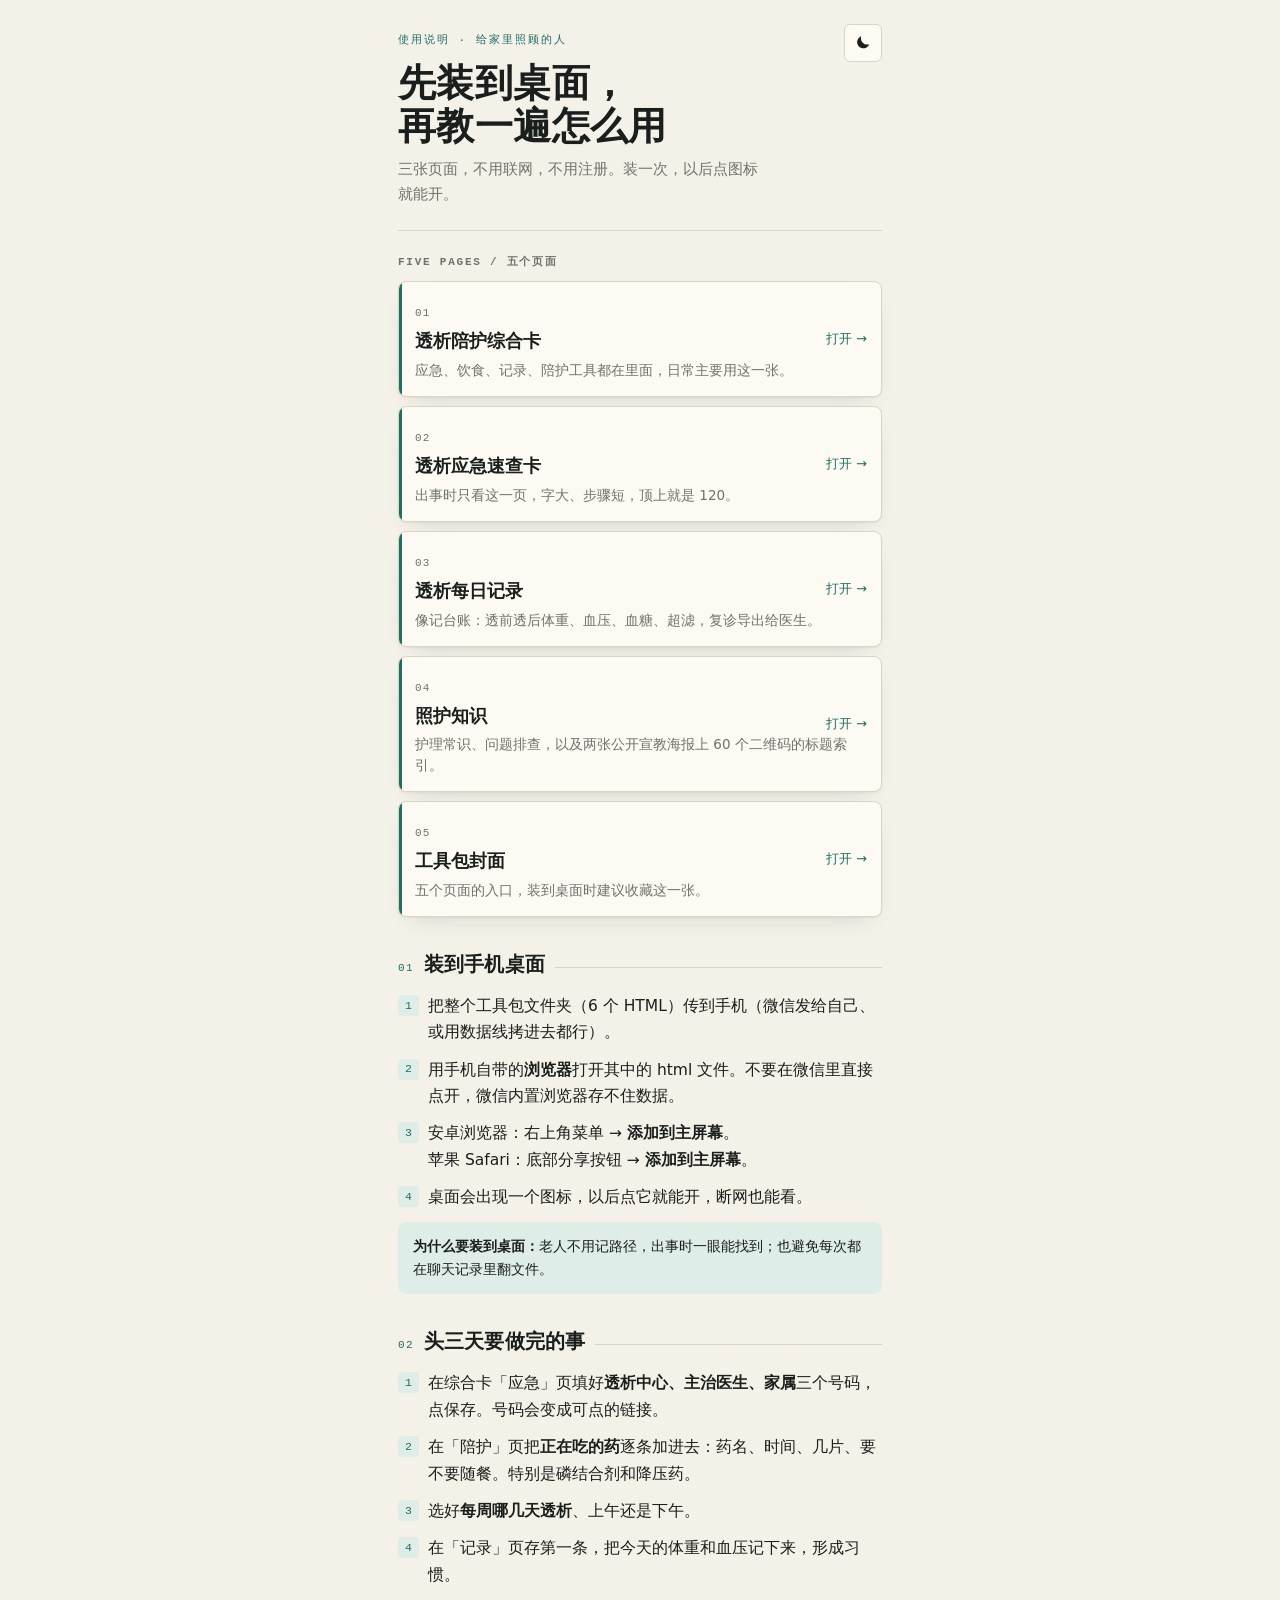
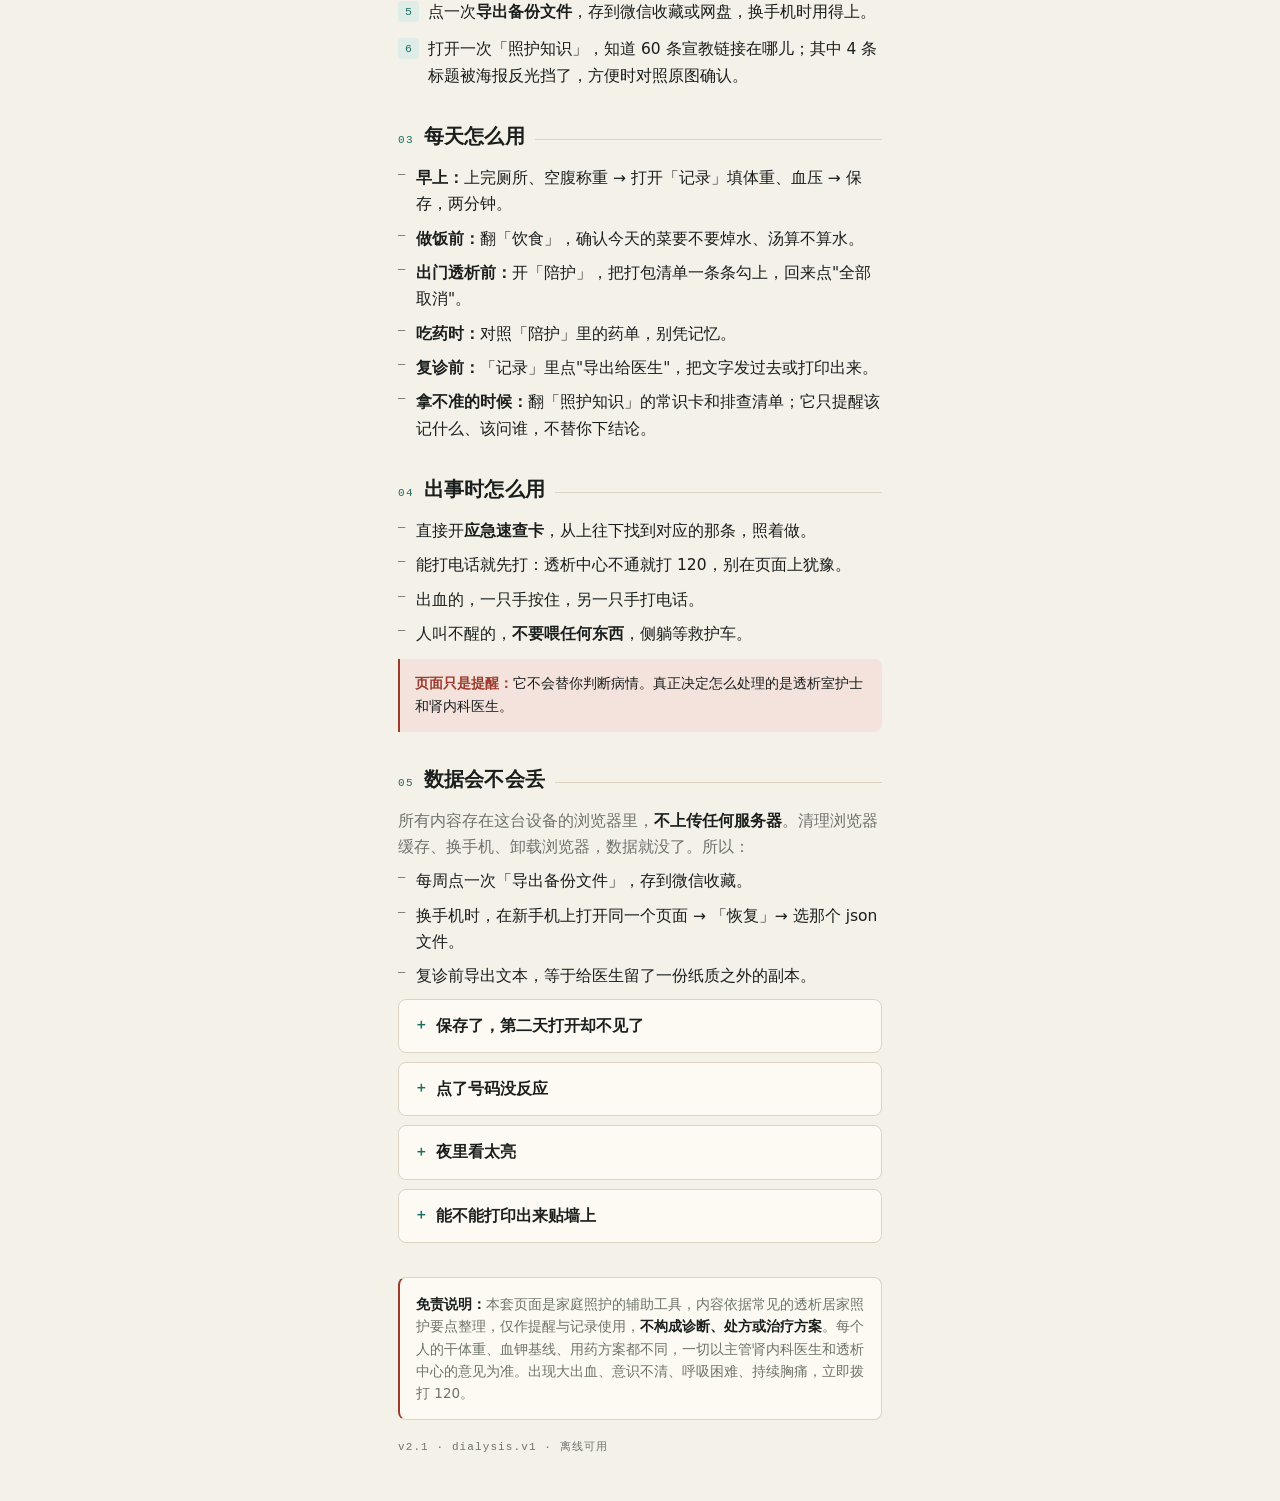
==== guide.html @ 0c78bc2d "v2.1.0: sync reference update, remove organization info, ASCII filenames" ====
<!DOCTYPE html>
<html lang="zh-CN">
<head>
<meta charset="UTF-8">
<meta name="viewport" content="width=device-width, initial-scale=1.0, viewport-fit=cover">
<title>透析陪护工具 · 使用说明</title>
<meta name="theme-color" content="#F4F1E9">
<link rel="icon" href="data:,">
<style>
:root{
  --canvas:#F4F1E9;--paper:#FCFAF3;--ink:#1A1E1C;--muted:#6E736B;
  --line:#DBD4C3;--accent:#1F6E63;--accent-soft:#DFEDE8;--alert:#9E3A2C;--alert-soft:#F3E3DC;
  --r-card:8px;--r-ctl:6px;--r-pill:999px;
  --f-title:"Songti SC","Source Han Serif SC","Noto Serif SC","SimSun",Georgia,serif;
  --f-body:"PingFang SC","Microsoft YaHei","Hiragino Sans GB",system-ui,sans-serif;
  --f-num:ui-monospace,"SF Mono","Consolas",monospace;
  --shadow:0 1px 2px rgba(26,30,28,.05),0 10px 24px -14px rgba(26,30,28,.2);
}
body.dark{
  --canvas:#0C1214;--paper:#141D1F;--ink:#E8E5DA;--muted:#96A19C;
  --line:#263133;--accent:#5AA99A;--accent-soft:#17302C;--alert:#D97261;--alert-soft:#2A1A17;
  --shadow:0 1px 0 rgba(255,255,255,.04) inset,0 10px 24px -14px rgba(0,0,0,.55);
}
*{box-sizing:border-box;margin:0;padding:0;-webkit-tap-highlight-color:transparent}
html{-webkit-text-size-adjust:100%}
body{background:var(--canvas);color:var(--ink);font-family:var(--f-body);font-size:16.5px;line-height:1.7;padding-bottom:44px}
.wrap{max-width:520px;margin:0 auto;padding:0 18px}

.head{padding:calc(24px + env(safe-area-inset-top)) 0 22px;border-bottom:1px solid var(--line);position:relative}
.kicker{font-family:var(--f-num);font-size:11px;letter-spacing:.18em;color:var(--accent);text-transform:uppercase}
h1{font-family:var(--f-title);font-weight:700;font-size:clamp(30px,8.6vw,38px);line-height:1.14;margin:10px 0 8px;letter-spacing:.01em}
.lede{font-size:15px;color:var(--muted);max-width:24em}
.darkbtn{
  position:absolute;right:0;top:calc(24px + env(safe-area-inset-top));
  width:38px;height:38px;display:grid;place-items:center;border:1px solid var(--line);
  background:var(--paper);color:var(--ink);border-radius:var(--r-ctl);cursor:pointer;
}
.darkbtn svg{width:18px;height:18px}

/* 三张卡入口 */
.entry{margin:22px 0 6px}
.entry h2{font-family:var(--f-num);font-size:11px;letter-spacing:.16em;color:var(--muted);text-transform:uppercase;margin-bottom:10px}
.filecard{
  display:block;text-decoration:none;color:inherit;
  background:var(--paper);border:1px solid var(--line);border-radius:var(--r-card);
  padding:15px 16px;margin-bottom:9px;box-shadow:var(--shadow);
  position:relative;overflow:hidden;
}
.filecard::before{content:"";position:absolute;left:0;top:0;bottom:0;width:3px;background:var(--accent)}
.filecard .no{font-family:var(--f-num);font-size:11px;color:var(--muted);letter-spacing:.1em}
.filecard .name{font-size:17.5px;font-weight:700;margin:2px 0 3px}
.filecard .what{font-size:13.5px;color:var(--muted);line-height:1.55}
.filecard .go{position:absolute;right:14px;top:50%;transform:translateY(-50%);font-size:13px;color:var(--accent)}

/* 章节 */
.sec{margin-top:30px}
.sec-h{display:flex;align-items:baseline;gap:10px;margin-bottom:12px}
.sec-no{font-family:var(--f-num);font-size:11px;letter-spacing:.12em;color:var(--accent)}
.sec-h h2{font-size:20px;font-weight:700;letter-spacing:.01em}
.sec-h .rule{flex:1;height:1px;background:var(--line);transform:translateY(-3px)}

.steps{list-style:none;counter-reset:s}
.steps li{
  counter-increment:s;position:relative;padding-left:30px;margin-bottom:11px;font-size:15.5px;
}
.steps li::before{
  content:counter(s);position:absolute;left:0;top:2px;width:21px;height:21px;display:grid;place-items:center;
  font-family:var(--f-num);font-size:11.5px;color:var(--accent);background:var(--accent-soft);border-radius:4px;
}
.steps li b{font-weight:600}
.plain li{font-size:15.5px;margin-bottom:8px;color:var(--ink)}
.plain{list-style:none;padding-left:0}
.plain li{position:relative;padding-left:18px}
.plain li::before{content:"—";position:absolute;left:0;color:var(--muted);font-family:var(--f-num);font-size:12px}

.note{
  background:var(--accent-soft);border-radius:var(--r-card);padding:13px 15px;font-size:14px;line-height:1.65;margin-top:12px;
}
.note b{font-weight:700}
.warn{
  background:var(--alert-soft);border-left:2px solid var(--alert);border-radius:0 var(--r-card) var(--r-card) 0;
  padding:13px 15px;font-size:14px;line-height:1.65;margin-top:12px;
}
.warn b{color:var(--alert);font-weight:700}

details{background:var(--paper);border:1px solid var(--line);border-radius:var(--r-card);padding:13px 15px;margin-top:9px}
summary{cursor:pointer;font-size:15.5px;font-weight:600;list-style:none;display:flex;align-items:center;gap:8px}
summary::-webkit-details-marker{display:none}
summary::before{content:"＋";font-family:var(--f-num);color:var(--accent);font-size:14px}
details[open] summary::before{content:"－"}
details p{font-size:14.5px;color:var(--muted);margin-top:9px;line-height:1.7}
details p b{color:var(--ink)}

.disclaim{
  margin-top:34px;padding:15px 16px;border:1px solid var(--line);border-left:2px solid var(--alert);
  border-radius:var(--r-card);font-size:13.5px;color:var(--muted);line-height:1.65;background:var(--paper);
}
.disclaim b{color:var(--ink)}
.foot{font-family:var(--f-num);font-size:11px;color:var(--muted);letter-spacing:.1em;margin-top:18px}
</style>
</head>
<body>
<div class="wrap">

  <header class="head">
    <span class="kicker">使用说明 · 给家里照顾的人</span>
    <h1>先装到桌面，<br>再教一遍怎么用</h1>
    <p class="lede">三张页面，不用联网，不用注册。装一次，以后点图标就能开。</p>
    <button class="darkbtn" id="themeBtn" aria-label="切换夜间模式">
      <svg viewBox="0 0 256 256" fill="currentColor" aria-hidden="true"><path d="M216,144A88,88,0,0,1,104,32a88,88,0,1,0,112,112Z"/></svg>
    </button>
  </header>

  <section class="entry">
    <h2>Five pages / 五个页面</h2>
    <a class="filecard" href="care-card.html">
      <span class="no">01</span>
      <div class="name">透析陪护综合卡</div>
      <div class="what">应急、饮食、记录、陪护工具都在里面，日常主要用这一张。</div>
      <span class="go">打开 →</span>
    </a>
    <a class="filecard" href="emergency.html">
      <span class="no">02</span>
      <div class="name">透析应急速查卡</div>
      <div class="what">出事时只看这一页，字大、步骤短，顶上就是 120。</div>
      <span class="go">打开 →</span>
    </a>
    <a class="filecard" href="daily-log.html">
      <span class="no">03</span>
      <div class="name">透析每日记录</div>
      <div class="what">像记台账：透前透后体重、血压、血糖、超滤，复诊导出给医生。</div>
      <span class="go">打开 →</span>
    </a>
    <a class="filecard" href="knowledge.html">
      <span class="no">04</span>
      <div class="name">照护知识</div>
      <div class="what">护理常识、问题排查，以及两张公开宣教海报上 60 个二维码的标题索引。</div>
      <span class="go">打开 →</span>
    </a>
    <a class="filecard" href="index.html">
      <span class="no">05</span>
      <div class="name">工具包封面</div>
      <div class="what">五个页面的入口，装到桌面时建议收藏这一张。</div>
      <span class="go">打开 →</span>
    </a>
  </section>

  <section class="sec">
    <div class="sec-h"><span class="sec-no">01</span><h2>装到手机桌面</h2><span class="rule"></span></div>
    <ol class="steps">
      <li>把整个工具包文件夹（6 个 HTML）传到手机（微信发给自己、或用数据线拷进去都行）。</li>
      <li>用手机自带的<b>浏览器</b>打开其中的 html 文件。不要在微信里直接点开，微信内置浏览器存不住数据。</li>
      <li>安卓浏览器：右上角菜单 → <b>添加到主屏幕</b>。<br>苹果 Safari：底部分享按钮 → <b>添加到主屏幕</b>。</li>
      <li>桌面会出现一个图标，以后点它就能开，断网也能看。</li>
    </ol>
    <div class="note"><b>为什么要装到桌面：</b>老人不用记路径，出事时一眼能找到；也避免每次都在聊天记录里翻文件。</div>
  </section>

  <section class="sec">
    <div class="sec-h"><span class="sec-no">02</span><h2>头三天要做完的事</h2><span class="rule"></span></div>
    <ol class="steps">
      <li>在综合卡「应急」页填好<b>透析中心、主治医生、家属</b>三个号码，点保存。号码会变成可点的链接。</li>
      <li>在「陪护」页把<b>正在吃的药</b>逐条加进去：药名、时间、几片、要不要随餐。特别是磷结合剂和降压药。</li>
      <li>选好<b>每周哪几天透析</b>、上午还是下午。</li>
      <li>在「记录」页存第一条，把今天的体重和血压记下来，形成习惯。</li>
      <li>点一次<b>导出备份文件</b>，存到微信收藏或网盘，换手机时用得上。</li>
      <li>打开一次「照护知识」，知道 60 条宣教链接在哪儿；其中 4 条标题被海报反光挡了，方便时对照原图确认。</li>
    </ol>
  </section>

  <section class="sec">
    <div class="sec-h"><span class="sec-no">03</span><h2>每天怎么用</h2><span class="rule"></span></div>
    <ul class="plain">
      <li><b>早上：</b>上完厕所、空腹称重 → 打开「记录」填体重、血压 → 保存，两分钟。</li>
      <li><b>做饭前：</b>翻「饮食」，确认今天的菜要不要焯水、汤算不算水。</li>
      <li><b>出门透析前：</b>开「陪护」，把打包清单一条条勾上，回来点"全部取消"。</li>
      <li><b>吃药时：</b>对照「陪护」里的药单，别凭记忆。</li>
      <li><b>复诊前：</b>「记录」里点"导出给医生"，把文字发过去或打印出来。</li>
      <li><b>拿不准的时候：</b>翻「照护知识」的常识卡和排查清单；它只提醒该记什么、该问谁，不替你下结论。</li>
    </ul>
  </section>

  <section class="sec">
    <div class="sec-h"><span class="sec-no">04</span><h2>出事时怎么用</h2><span class="rule"></span></div>
    <ul class="plain">
      <li>直接开<b>应急速查卡</b>，从上往下找到对应的那条，照着做。</li>
      <li>能打电话就先打：透析中心不通就打 120，别在页面上犹豫。</li>
      <li>出血的，一只手按住，另一只手打电话。</li>
      <li>人叫不醒的，<b>不要喂任何东西</b>，侧躺等救护车。</li>
    </ul>
    <div class="warn"><b>页面只是提醒：</b>它不会替你判断病情。真正决定怎么处理的是透析室护士和肾内科医生。</div>
  </section>

  <section class="sec">
    <div class="sec-h"><span class="sec-no">05</span><h2>数据会不会丢</h2><span class="rule"></span></div>
    <p style="font-size:15.5px;color:var(--muted)">所有内容存在这台设备的浏览器里，<b style="color:var(--ink)">不上传任何服务器</b>。清理浏览器缓存、换手机、卸载浏览器，数据就没了。所以：</p>
    <ul class="plain" style="margin-top:8px">
      <li>每周点一次「导出备份文件」，存到微信收藏。</li>
      <li>换手机时，在新手机上打开同一个页面 → 「恢复」→ 选那个 json 文件。</li>
      <li>复诊前导出文本，等于给医生留了一份纸质之外的副本。</li>
    </ul>

    <details>
      <summary>保存了，第二天打开却不见了</summary>
      <p>多半是<b>微信里直接打开的</b>，或者浏览器关了"本地存储"。请改用手机自带浏览器（Safari / Chrome / 华为浏览器），并添加到主屏幕后再用。</p>
    </details>
    <details>
      <summary>点了号码没反应</summary>
      <p>号码没填，或者是空链接。回到综合卡「应急」页的"填写 / 修改号码"，填完点保存。填好后号码会变成青绿色，可以直接点。</p>
    </details>
    <details>
      <summary>夜里看太亮</summary>
      <p>右上角的月亮按钮切换夜间模式，会记住选择。应急速查卡本身是深色的，夜里不刺眼。</p>
    </details>
    <details>
      <summary>能不能打印出来贴墙上</summary>
      <p>可以。用电脑浏览器打开应急卡或记录页，按 Ctrl+P 打印。记录页已经做了打印样式，按钮和工具栏不会印出来。</p>
    </details>
  </section>

  <div class="disclaim">
    <b>免责说明：</b>本套页面是家庭照护的辅助工具，内容依据常见的透析居家照护要点整理，仅作提醒与记录使用，<b>不构成诊断、处方或治疗方案</b>。每个人的干体重、血钾基线、用药方案都不同，一切以主管肾内科医生和透析中心的意见为准。出现大出血、意识不清、呼吸困难、持续胸痛，立即拨打 120。
  </div>

  <p class="foot">v2.1 · dialysis.v1 · 离线可用</p>
</div>

<script>
(function(){
  var KEY = "dialysis.v1";
  var btn = document.getElementById("themeBtn");
  function applyTheme(dark){ document.body.classList.toggle("dark", dark); }
  var dark = false;
  try{
    var raw = localStorage.getItem(KEY);
    if(raw){ var s = JSON.parse(raw); dark = s.theme === "dark"; }
  }catch(e){}
  applyTheme(dark);
  btn.addEventListener("click", function(){
    dark = !document.body.classList.contains("dark");
    applyTheme(dark);
    try{
      var raw = localStorage.getItem(KEY);
      var s = raw ? JSON.parse(raw) : {};
      s.theme = dark ? "dark" : "light";
      localStorage.setItem(KEY, JSON.stringify(s));
    }catch(e){}
  });
})();
</script>
</body>
</html>
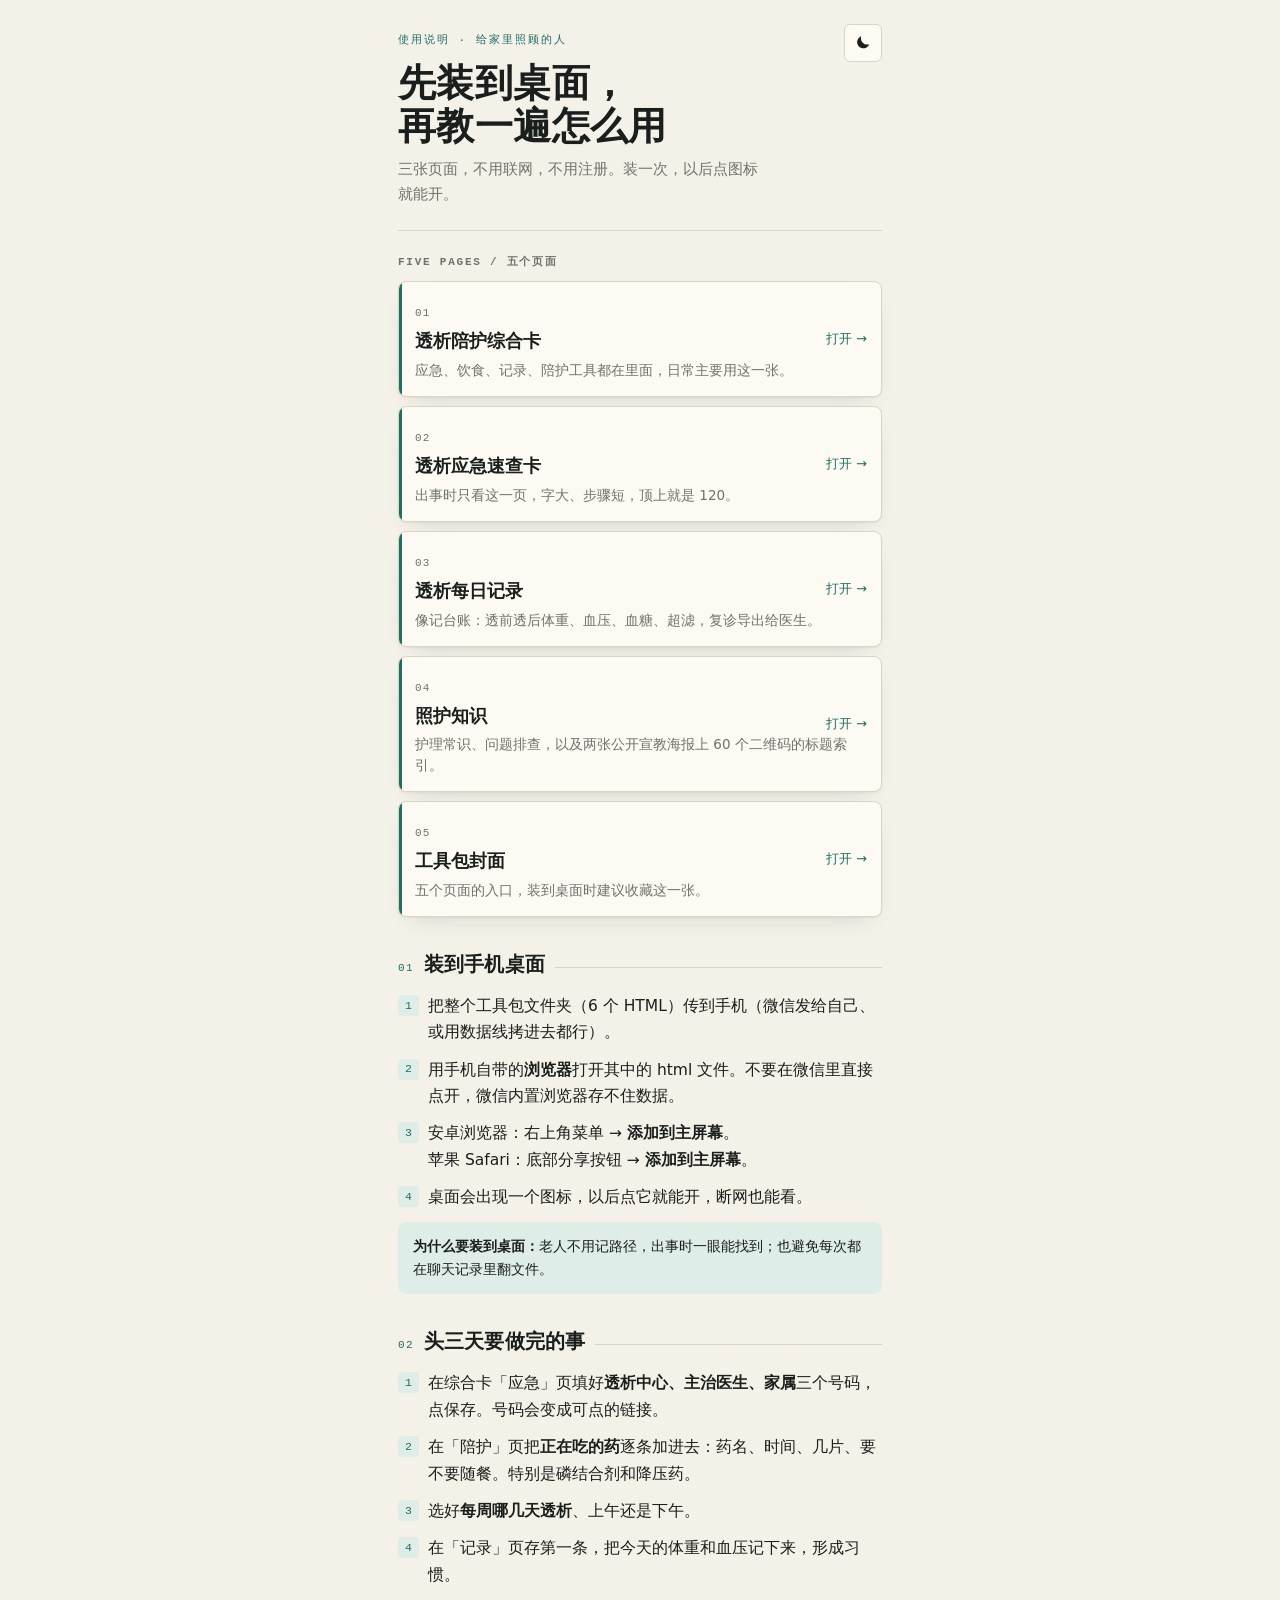
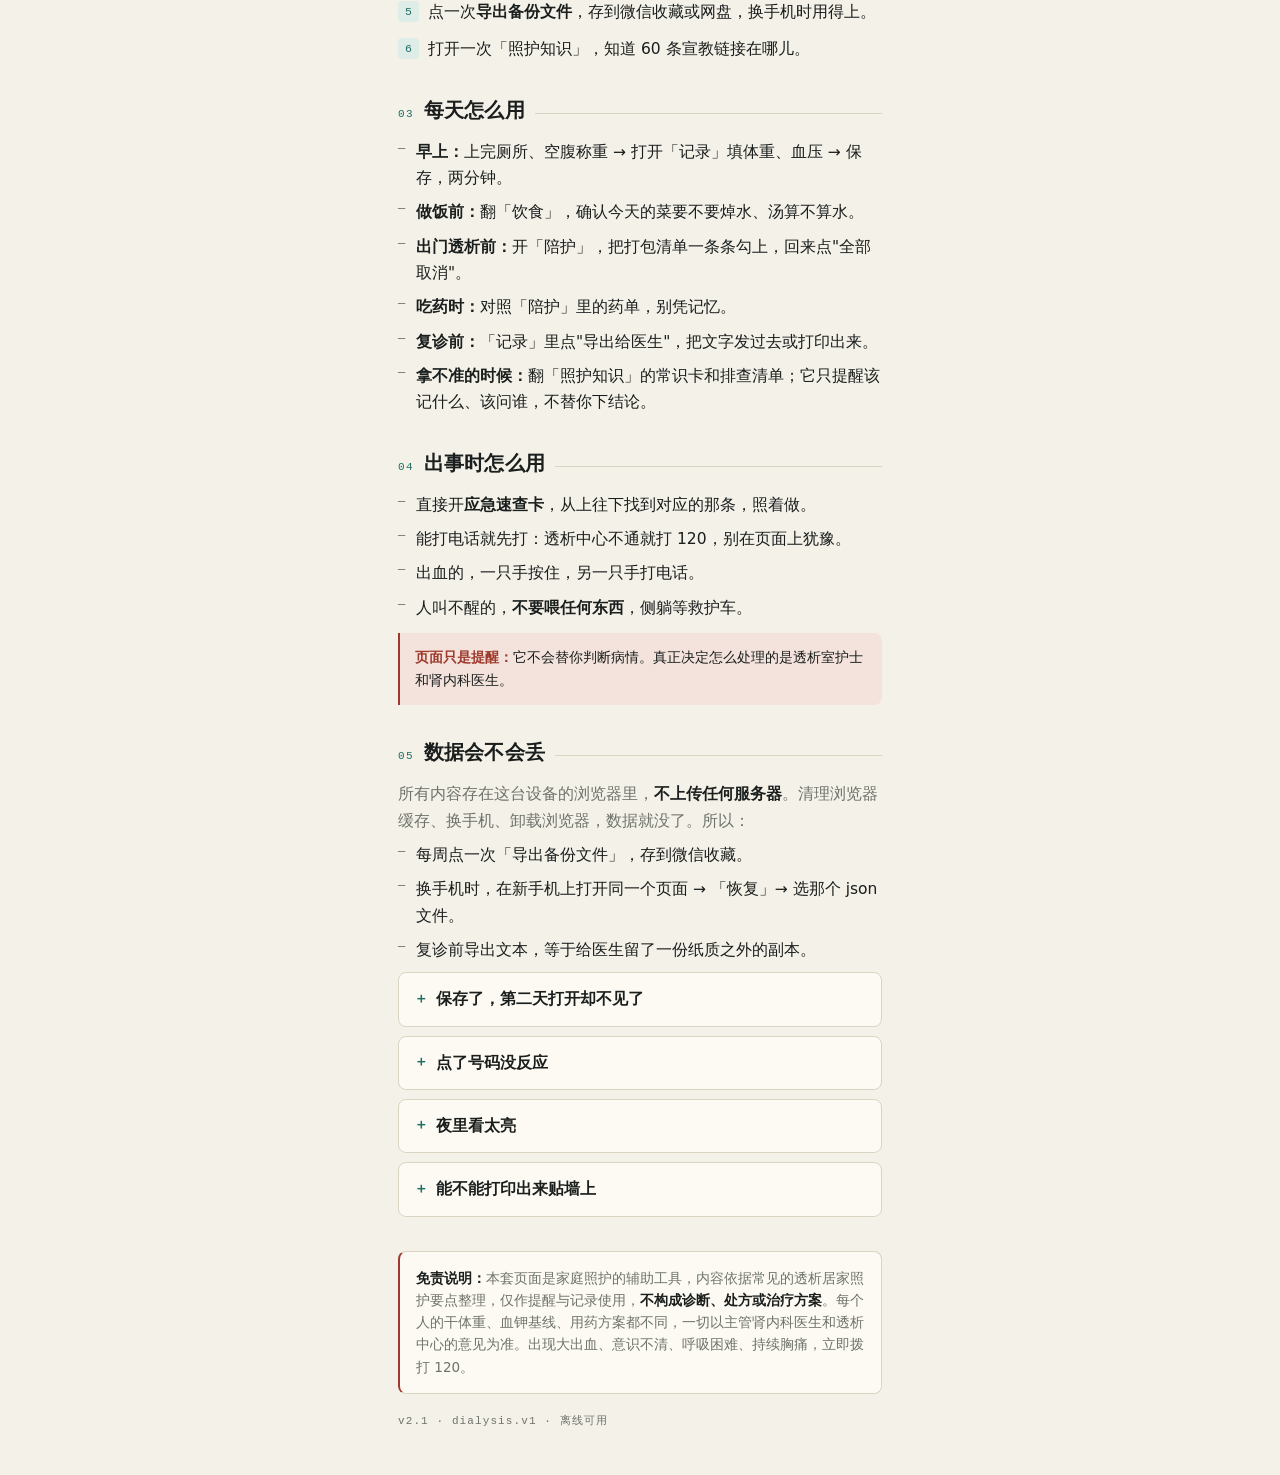
==== commit 6e368f60: "v2.1.1: remove source & uncertainty section" ====
--- a/guide.html
+++ b/guide.html
@@ -164,7 +164,7 @@
       <li>选好<b>每周哪几天透析</b>、上午还是下午。</li>
       <li>在「记录」页存第一条，把今天的体重和血压记下来，形成习惯。</li>
       <li>点一次<b>导出备份文件</b>，存到微信收藏或网盘，换手机时用得上。</li>
-      <li>打开一次「照护知识」，知道 60 条宣教链接在哪儿；其中 4 条标题被海报反光挡了，方便时对照原图确认。</li>
+      <li>打开一次「照护知识」，知道 60 条宣教链接在哪儿。</li>
     </ol>
   </section>
 
